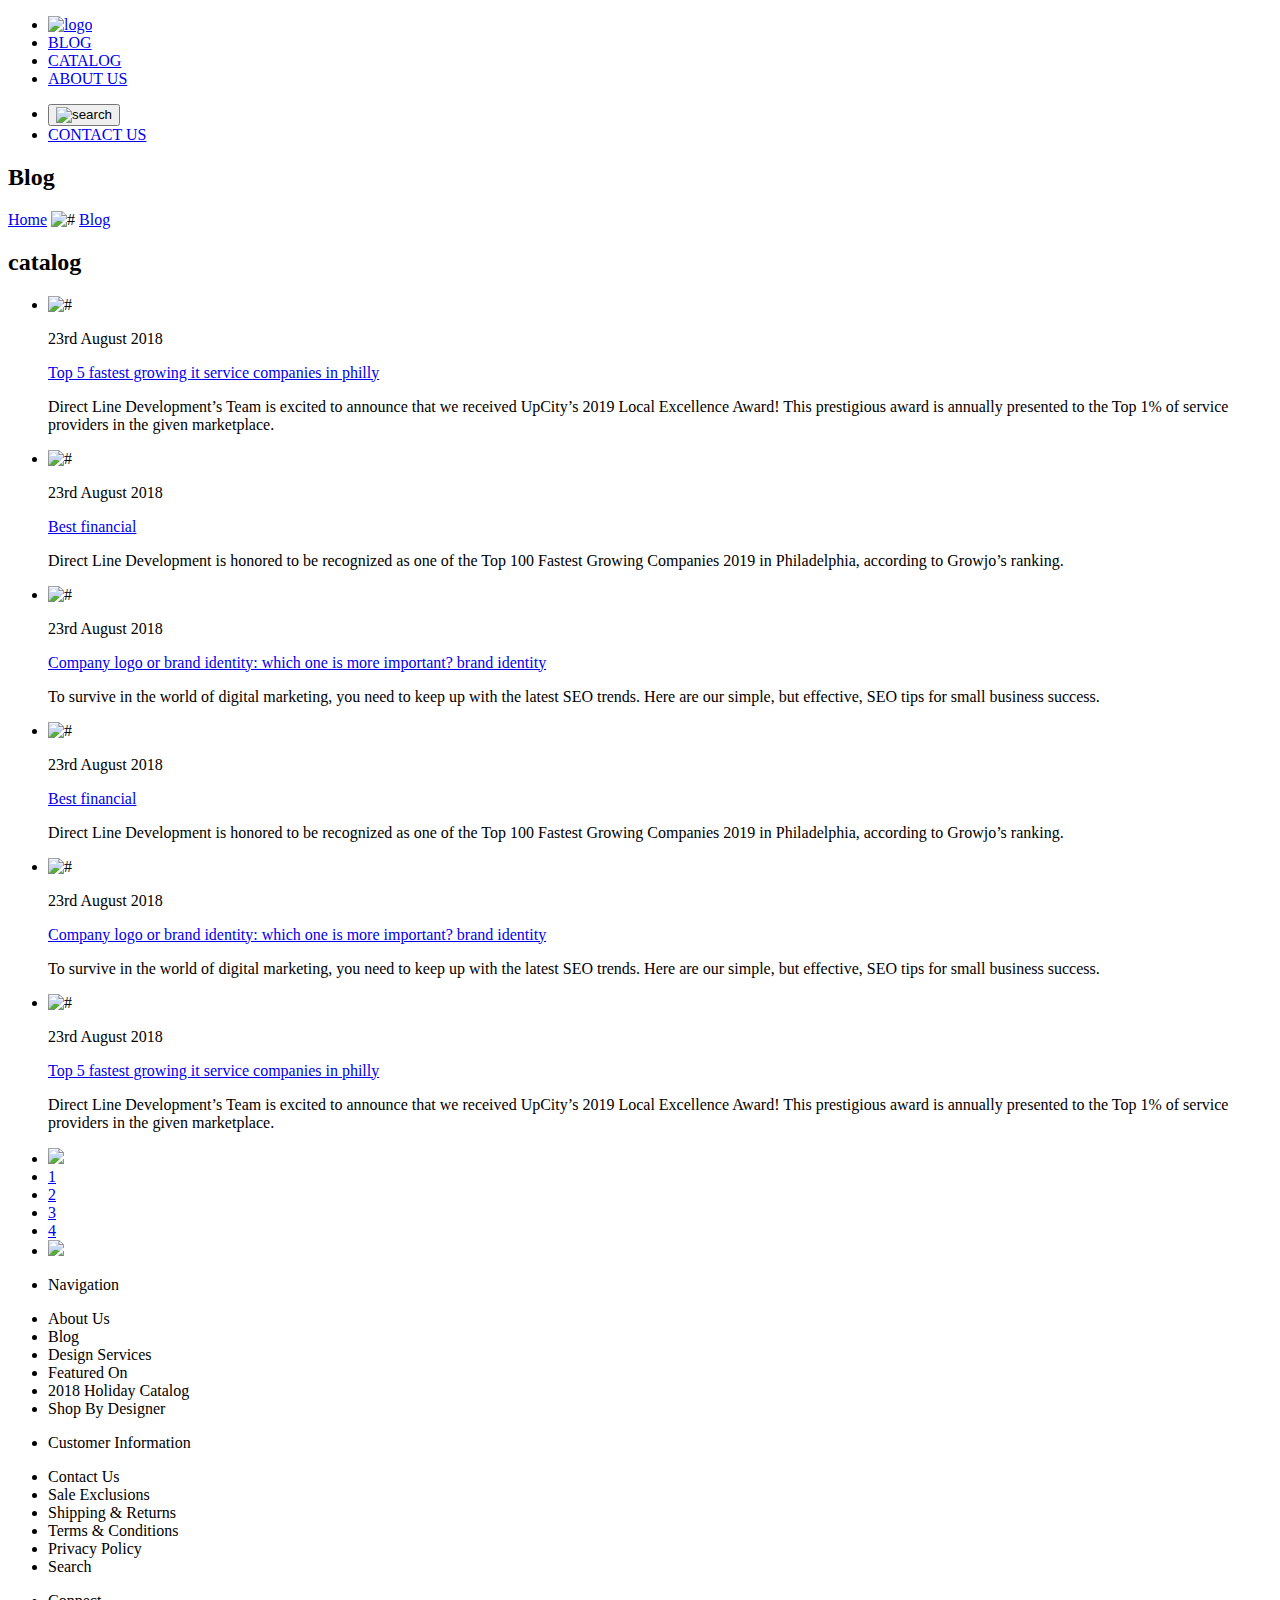
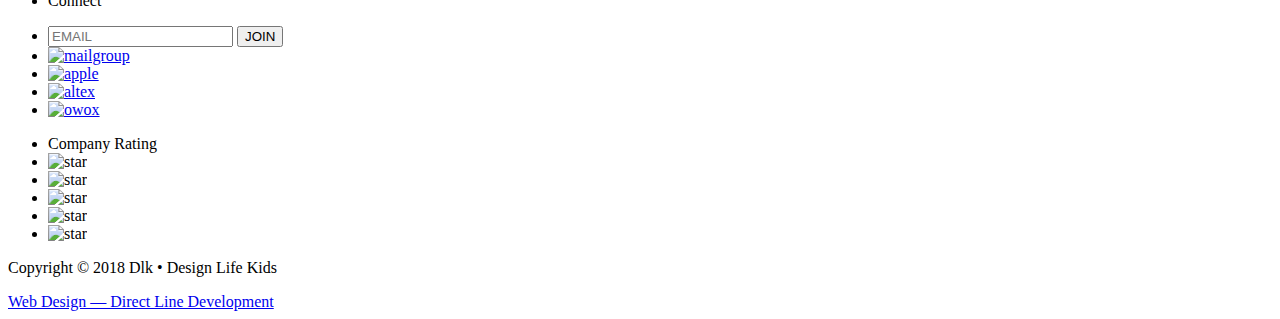
==== blog.html @ bc417ace "Работа с первым модулем." ====
<!DOCTYPE html>
<html lang="en">
<head>
    <meta charset="UTF-8">
    <link rel="stylesheet" href="style/blog.css">
    <link rel="stylesheet" href="style/common.css">
    <meta http-equiv="X-UA-Compatible" content="IE=edge">
    <meta name="viewport" content="width=device-width, initial-scale=1.0">
    <title>Blog</title>
</head>
<body>

<!-- HEADER -->
        <header class="header__container container">
            <ul class="header__list-one">
                <li class="header__list-item--one">
                    <a href="index.html">
                        <img src="img/logo.png" alt="logo" class="logo">
                    </a>
                </li>
                <li class="header__list-item--one">
                    <a href="blog.html" class="header__list-link">BLOG</a>
                </li>
                <li class="header__list-item--one">
                    <a href="catalog.html" class="header__list-link">CATALOG</a>
                </li>
                <li class="header__list-item--one">
                    <a href="about.html" class="header__list-link">ABOUT US</a>
                </li>
            </ul>
            <ul class="header__list-two">
                <li class="header__list-item--two">
                    <button type="button" class="header__button">
                        <img src="img/search.svg" alt="search" class="search">
                    </button>
                </li>
                <li class="header__list-item--two">
                    <a href="contact" class="header__list-link">CONTACT US</a>
                </li>
            </ul>
        </header>

    <!-- MAIN -->

    <main class="main">
        
        <section class="blog__page container">
            <h2 class="blog__title">Blog</h2>
            <div class="blog__wrapper">
                <a class="blog__link" href="index.html">Home</a>
                <img class="blog__arrow" src="img/ar-page.png" alt="#">
                <a class="blog__link" href="catalog.html">Blog</a>
            </div>
        </section>
        
        <section class="blog__catalog container">
            <div class="blog__catalog-wrapper">
                <h2 class="hidden">catalog</h2>
                <ul class="blog__list-one">
                    <li class="blog__list-item">
                        <img class="blog__list-img" src="img/news-one.png" alt="#">
                        <p class="blog__list-date">23rd August 2018</p>
                        <a class="blog__list-title" href="#">Top 5 fastest growing it service companies in philly</a>
                        <p class="blog__list-content">Direct Line Development’s Team is excited to announce that we received UpCity’s 2019 Local Excellence Award! This prestigious award is annually presented to the Top 1% of service providers in the given marketplace.</p>
                    </li>
                    <li class="blog__list-item">
                        <img class="blog__list-img" src="img/news-two.png" alt="#">
                        <p class="blog__list-date">23rd August 2018</p>
                        <a class="blog__list-title" href="#">Best financial</a>
                        <p class="blog__list-content">Direct Line Development is honored to be recognized as one of the Top 100 Fastest Growing Companies 2019 in Philadelphia, according to Growjo’s ranking.</p>
                    </li>
                    <li class="blog__list-item">
                        <img class="blog__list-img" src="img/news-three.png" alt="#">
                        <p class="blog__list-date">23rd August 2018</p>
                        <a class="blog__list-title" href="#">Company logo or brand identity: which one is more important? brand identity</a>
                        <p class="blog__list-content">To survive in the world of digital marketing, you need to keep up with the latest SEO trends. Here are our simple, but effective, SEO tips for small business success.</p>
                    </li>
                </ul>
                <ul class="blog__list-two">
                    <li class="blog__list-item">
                        <img class="blog__list-img" src="img/news-four.png" alt="#">
                        <p class="blog__list-date">23rd August 2018</p>
                        <a class="blog__list-title" href="#">Best financial</a>
                        <p class="blog__list-content">Direct Line Development is honored to be recognized as one of the Top 100 Fastest Growing Companies 2019 in Philadelphia, according to Growjo’s ranking.</p>
                    </li>
                    <li class="blog__list-item">
                        <img class="blog__list-img" src="img/news-five.png" alt="#">
                        <p class="blog__list-date">23rd August 2018</p>
                        <a class="blog__list-title" href="#">Company logo or brand identity: which one is more important? brand identity</a>
                        <p class="blog__list-content">To survive in the world of digital marketing, you need to keep up with the latest SEO trends. Here are our simple, but effective, SEO tips for small business success.</p>
                    </li>
                    <li class="blog__list-item">
                        <img class="blog__list-img" src="img/news-six.png" alt="#">
                        <p class="blog__list-date">23rd August 2018</p>
                        <a class="blog__list-title" href="#">Top 5 fastest growing it service companies in philly</a>
                        <p class="blog__list-content">Direct Line Development’s Team is excited to announce that we received UpCity’s 2019 Local Excellence Award! This prestigious award is annually presented to the Top 1% of service providers in the given marketplace.</p>
                    </li>
                </ul>
            </div>
            
            <div class="page__blog-wrapper">
                <ul class="blog__list-page">
                    <li class="blog__list-item">
                        <a class="blog__list-arrow" href="#"><img class="blog__arrow" src="img/next-page-left.png"></a>
                    </li>
                    <li class="blog__list-item">
                        <a class="blog__list-page" href="#">1</a>
                    </li>
                    <li class="blog__list-item">
                        <a class="blog__list-page" href="#">2</a>
                    </li>
                    <li class="blog__list-item">
                        <a class="blog__list-page" href="#">3</a>
                    </li>
                    <li class="blog__list-item">
                        <a class="blog__list-page" href="#">4</a>
                    </li>
                    <li class="blog__list-item">
                        <a class="blog__list-arrow" href="#"><img class="blog__arrow" src="img/next-page-right.png"></a>
                    </li>
                </ul>
            </div>
        </section>
    </main>


<!-- FOOTER -->
    <footer class="footer">
        <section class="footer__container">
            <div class="footer__wrapper container">
                <ul class="footer__list">
                    <li class="footer__list-title"><p class="footer__nav">Navigation</p></li>
                    <li class="footer__list-item">About Us</li>
                    <li class="footer__list-item">Blog</li>
                    <li class="footer__list-item">Design Services</li>
                    <li class="footer__list-item">Featured On</li>
                    <li class="footer__list-item">2018 Holiday Catalog</li>
                    <li class="footer__list-item">Shop By Designer</li>
                </ul>

                <ul class="footer__list">
                    <li class="footer__list-title"><p class="footer__info">Customer Information</p></li>
                    <li class="footer__list-item">Contact Us</li>
                    <li class="footer__list-item">Sale Exclusions</li>
                    <li class="footer__list-item">Shipping & Returns</li>
                    <li class="footer__list-item">Terms & Conditions</li>
                    <li class="footer__list-item">Privacy Policy</li>
                    <li class="footer__list-item">Search</li>
                </ul>

                <ul class="footer__list-connect">
                    <li class="footer__list-title"><p class="footer__connect">Connect</p></li>
                    <li class="footer__list-item">
                        <form class="connect__form">
                            <input class="connect__form-email" type="email" placeholder="EMAIL">
                            <input class="connect__form-button" type="button" value="JOIN">
                        </form>
                    </li>
                    <li class="social_icon__list">
                        <a class="social_icon__list-item" href="https://news.mail.ru/">
                            <img class="social_icon__img" src="img/f.png" alt="mailgroup">
                        </a>
                    </li>
                    <li class="social_icon__list">
                        <a class="social_icon__list-item" href="https://www.apple.com/">
                            <img class="social_icon__img" src="img/t.png" alt="apple">
                        </a>
                    </li>
                    <li class="social_icon__list">
                        <a class="social_icon__list-item" href="https://altex.ro/">
                            <img class="social_icon__img" src="img/p.png" alt="altex">
                        </a>
                    </li>
                    <li class="social_icon__list">
                        <a class="social_icon__list-item" href="https://www.owox.com/">
                            <img class="social_icon__img" src="img/i.png" alt="owox">
                        </a>
                    </li>
                </ul>
            </div>
            
            <div class="footer__rating">
                <div class="rating">
                    <ul class="footer_rating__list">
                        <li class="footer_rating__list_item">
                            Company Rating
                        </li>
                        <li class="footer_rating__list_item">
                            <img src="img/star.png" alt="star">
                        </li>
                        <li class="footer_rating__list_item">
                            <img src="img/star.png" alt="star">
                        </li>
                        <li class="footer_rating__list_item">
                            <img src="img/star.png" alt="star">
                        </li>
                        <li class="footer_rating__list_item">
                            <img src="img/star.png" alt="star">
                        </li>
                        <li class="footer_rating__list_item">
                            <img src="img/star.png" alt="star">
                        </li>
                    </ul>

                <p class="footer_rating__title">Copyright © 2018 Dlk • Design Life Kids</p>

                <a class="footer_rating__link" href="#">Web Design — Direct Line Development</a>
                </div>
            </div>
        </section>
    </footer>

</body>
</html>
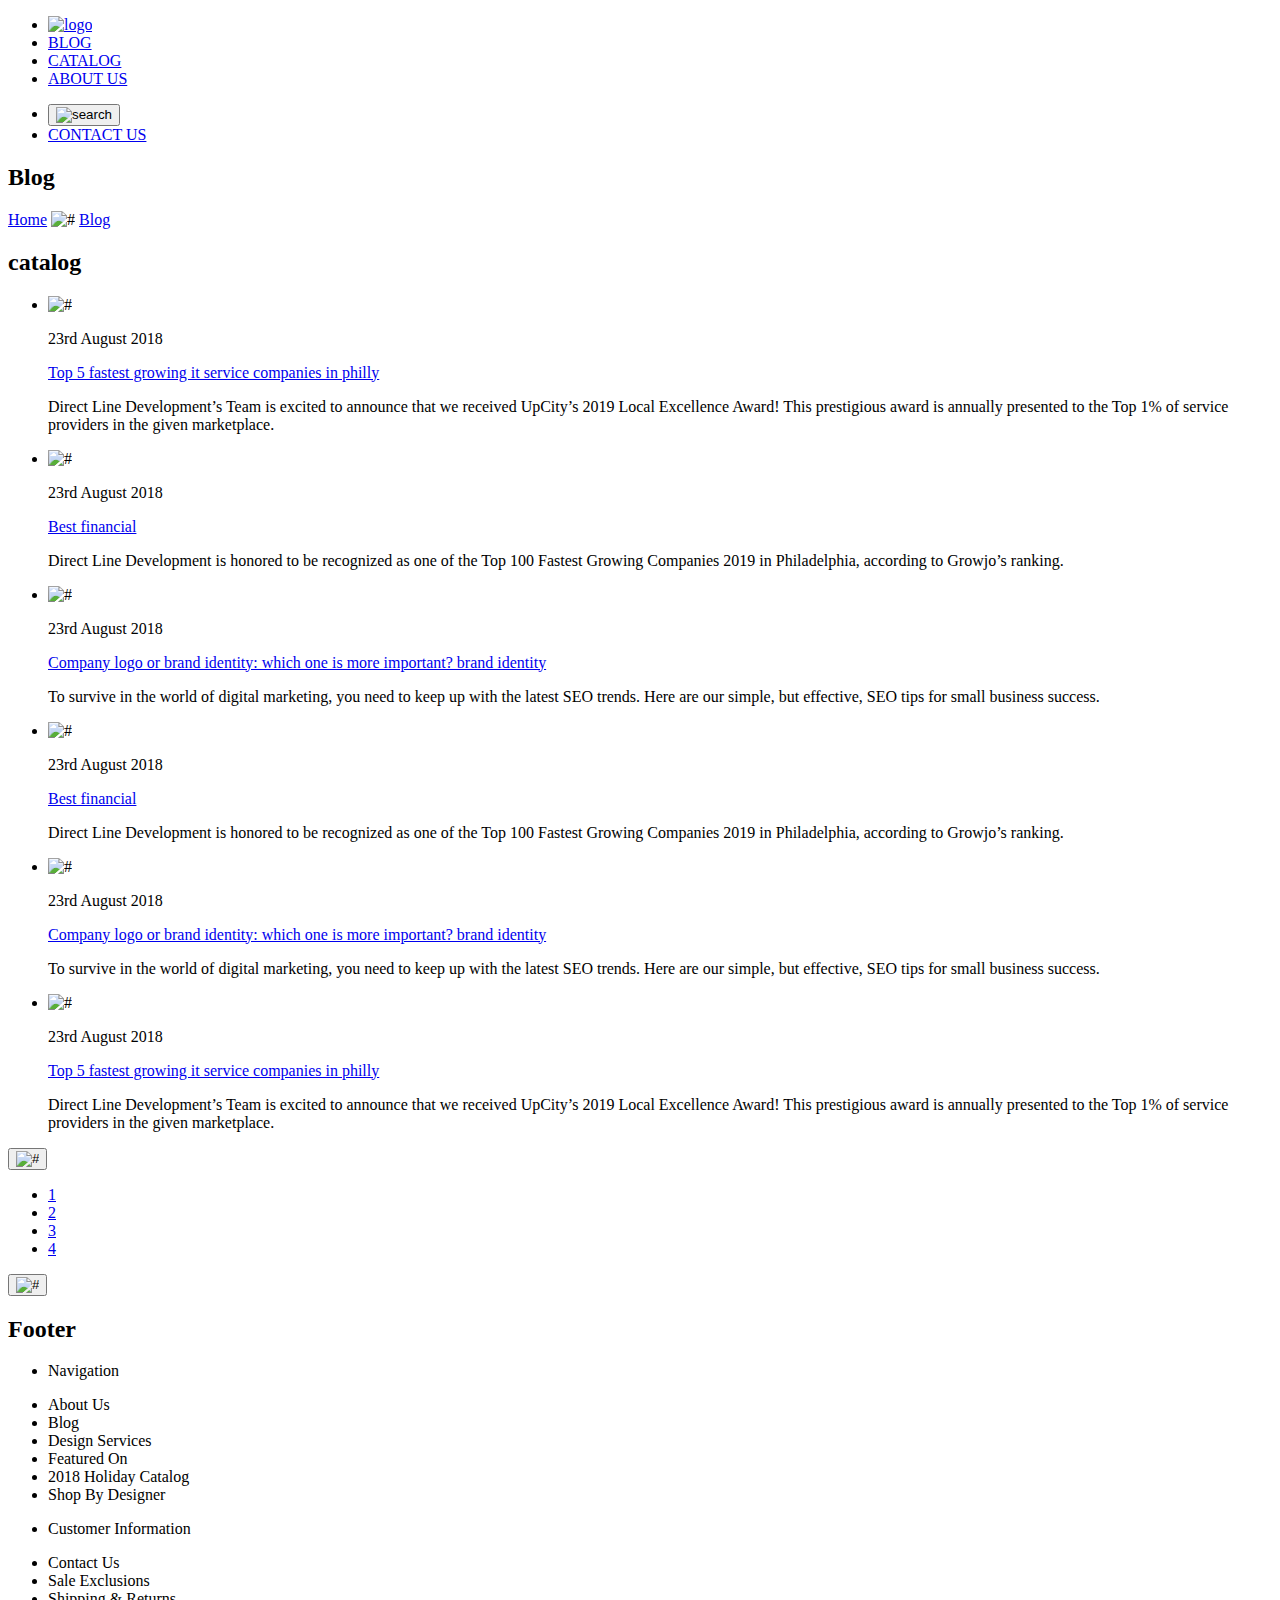
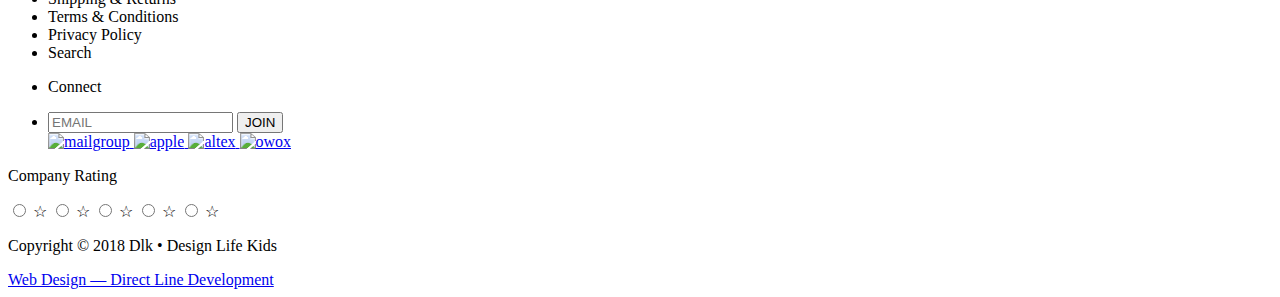
==== commit 7a361a16: "Сайт к 16.03" ====
--- a/blog.html
+++ b/blog.html
@@ -12,26 +12,26 @@
 
 <!-- HEADER -->
         <header class="header__container container">
-            <ul class="header__list-one">
+            <ul class="header__list-first">
                 <li class="header__list-item--one">
                     <a href="index.html">
                         <img src="img/logo.png" alt="logo" class="logo">
                     </a>
                 </li>
-                <li class="header__list-item--one">
+                <li class="header__list-item--first">
                     <a href="blog.html" class="header__list-link">BLOG</a>
                 </li>
-                <li class="header__list-item--one">
+                <li class="header__list-item--first">
                     <a href="catalog.html" class="header__list-link">CATALOG</a>
                 </li>
-                <li class="header__list-item--one">
+                <li class="header__list-item--first">
                     <a href="about.html" class="header__list-link">ABOUT US</a>
                 </li>
             </ul>
-            <ul class="header__list-two">
-                <li class="header__list-item--two">
+            <ul class="header__list-search">
+                <li class="header__list-item--search">
                     <button type="button" class="header__button">
-                        <img src="img/search.svg" alt="search" class="search">
+                        <img src="img/search.svg" alt="search" class="search__img">
                     </button>
                 </li>
                 <li class="header__list-item--two">
@@ -99,11 +99,9 @@
             </div>
             
             <div class="page__blog-wrapper">
+                <button class="switch__arrow"><img src="img/next-page-left.png" class="catalog__arrow" alt="#"></button>
                 <ul class="blog__list-page">
                     <li class="blog__list-item">
-                        <a class="blog__list-arrow" href="#"><img class="blog__arrow" src="img/next-page-left.png"></a>
-                    </li>
-                    <li class="blog__list-item">
                         <a class="blog__list-page" href="#">1</a>
                     </li>
                     <li class="blog__list-item">
@@ -115,10 +113,8 @@
                     <li class="blog__list-item">
                         <a class="blog__list-page" href="#">4</a>
                     </li>
-                    <li class="blog__list-item">
-                        <a class="blog__list-arrow" href="#"><img class="blog__arrow" src="img/next-page-right.png"></a>
-                    </li>
-                </ul>
+                </ul>
+                <button class="switch__arrow"><img src="img/next-page-right.png" class="catalog__arrow" alt="#"></button>
             </div>
         </section>
     </main>
@@ -126,8 +122,9 @@
 
 <!-- FOOTER -->
     <footer class="footer">
-        <section class="footer__container">
-            <div class="footer__wrapper container">
+        <section class="footer__container container">
+            <div class="footer__wrapper">
+                <h2 class="hidden">Footer</h2>
                 <ul class="footer__list">
                     <li class="footer__list-title"><p class="footer__nav">Navigation</p></li>
                     <li class="footer__list-item">About Us</li>
@@ -155,57 +152,53 @@
                             <input class="connect__form-email" type="email" placeholder="EMAIL">
                             <input class="connect__form-button" type="button" value="JOIN">
                         </form>
-                    </li>
-                    <li class="social_icon__list">
                         <a class="social_icon__list-item" href="https://news.mail.ru/">
-                            <img class="social_icon__img" src="img/f.png" alt="mailgroup">
-                        </a>
-                    </li>
-                    <li class="social_icon__list">
+                            <img class="social__icon-img" src="img/Facebook.png" alt="mailgroup">
+                        </a>
+                        
                         <a class="social_icon__list-item" href="https://www.apple.com/">
-                            <img class="social_icon__img" src="img/t.png" alt="apple">
-                        </a>
-                    </li>
-                    <li class="social_icon__list">
+                            <img class="social__icon-img" src="img/Twitter.png" alt="apple">
+                        </a>
+                        
                         <a class="social_icon__list-item" href="https://altex.ro/">
-                            <img class="social_icon__img" src="img/p.png" alt="altex">
-                        </a>
-                    </li>
-                    <li class="social_icon__list">
+                            <img class="social__icon-img" src="img/Pinterest.png" alt="altex">
+                        </a>
+                        
                         <a class="social_icon__list-item" href="https://www.owox.com/">
-                            <img class="social_icon__img" src="img/i.png" alt="owox">
+                            <img class="social__icon-img" src="img/Instagram.png" alt="owox">
                         </a>
                     </li>
                 </ul>
             </div>
             
-            <div class="footer__rating">
+            <div class="footer__rating-wrapper">
+                
                 <div class="rating">
-                    <ul class="footer_rating__list">
-                        <li class="footer_rating__list_item">
-                            Company Rating
-                        </li>
-                        <li class="footer_rating__list_item">
-                            <img src="img/star.png" alt="star">
-                        </li>
-                        <li class="footer_rating__list_item">
-                            <img src="img/star.png" alt="star">
-                        </li>
-                        <li class="footer_rating__list_item">
-                            <img src="img/star.png" alt="star">
-                        </li>
-                        <li class="footer_rating__list_item">
-                            <img src="img/star.png" alt="star">
-                        </li>
-                        <li class="footer_rating__list_item">
-                            <img src="img/star.png" alt="star">
-                        </li>
-                    </ul>
-
-                <p class="footer_rating__title">Copyright © 2018 Dlk • Design Life Kids</p>
-
-                <a class="footer_rating__link" href="#">Web Design — Direct Line Development</a>
+                    
+                    <p class="footer__rating-title">Company Rating</p>
+                    
+                    <input class="rating__input" type="radio" id="1" name="rating">
+                    <label class="rating__label" for="5">☆</label>
+
+                    <input class="rating__input" type="radio" id="2" name="rating">
+                    <label class="rating__label" for="4">☆</label>
+
+                    <input class="rating__input" type="radio" id="3" name="rating">
+                    <label class="rating__label" for="3">☆</label>
+
+                    <input class="rating__input" type="radio" id="4" name="rating">
+                    <label class="rating__label" for="2">☆</label>
+
+                    <input class="rating__input" type="radio" id="5" name="rating">
+                    <label class="rating__label" for="1">☆</label>
+                    
+                    <div class="rating__footer-wrapper">
+                    <p class="footer_rating__title">Copyright © 2018 Dlk • Design Life Kids</p>
+                    <a class="footer_rating__link" href="#">Web Design — Direct Line Development</a>
+                    </div>
+                    
                 </div>
+                
             </div>
         </section>
     </footer>
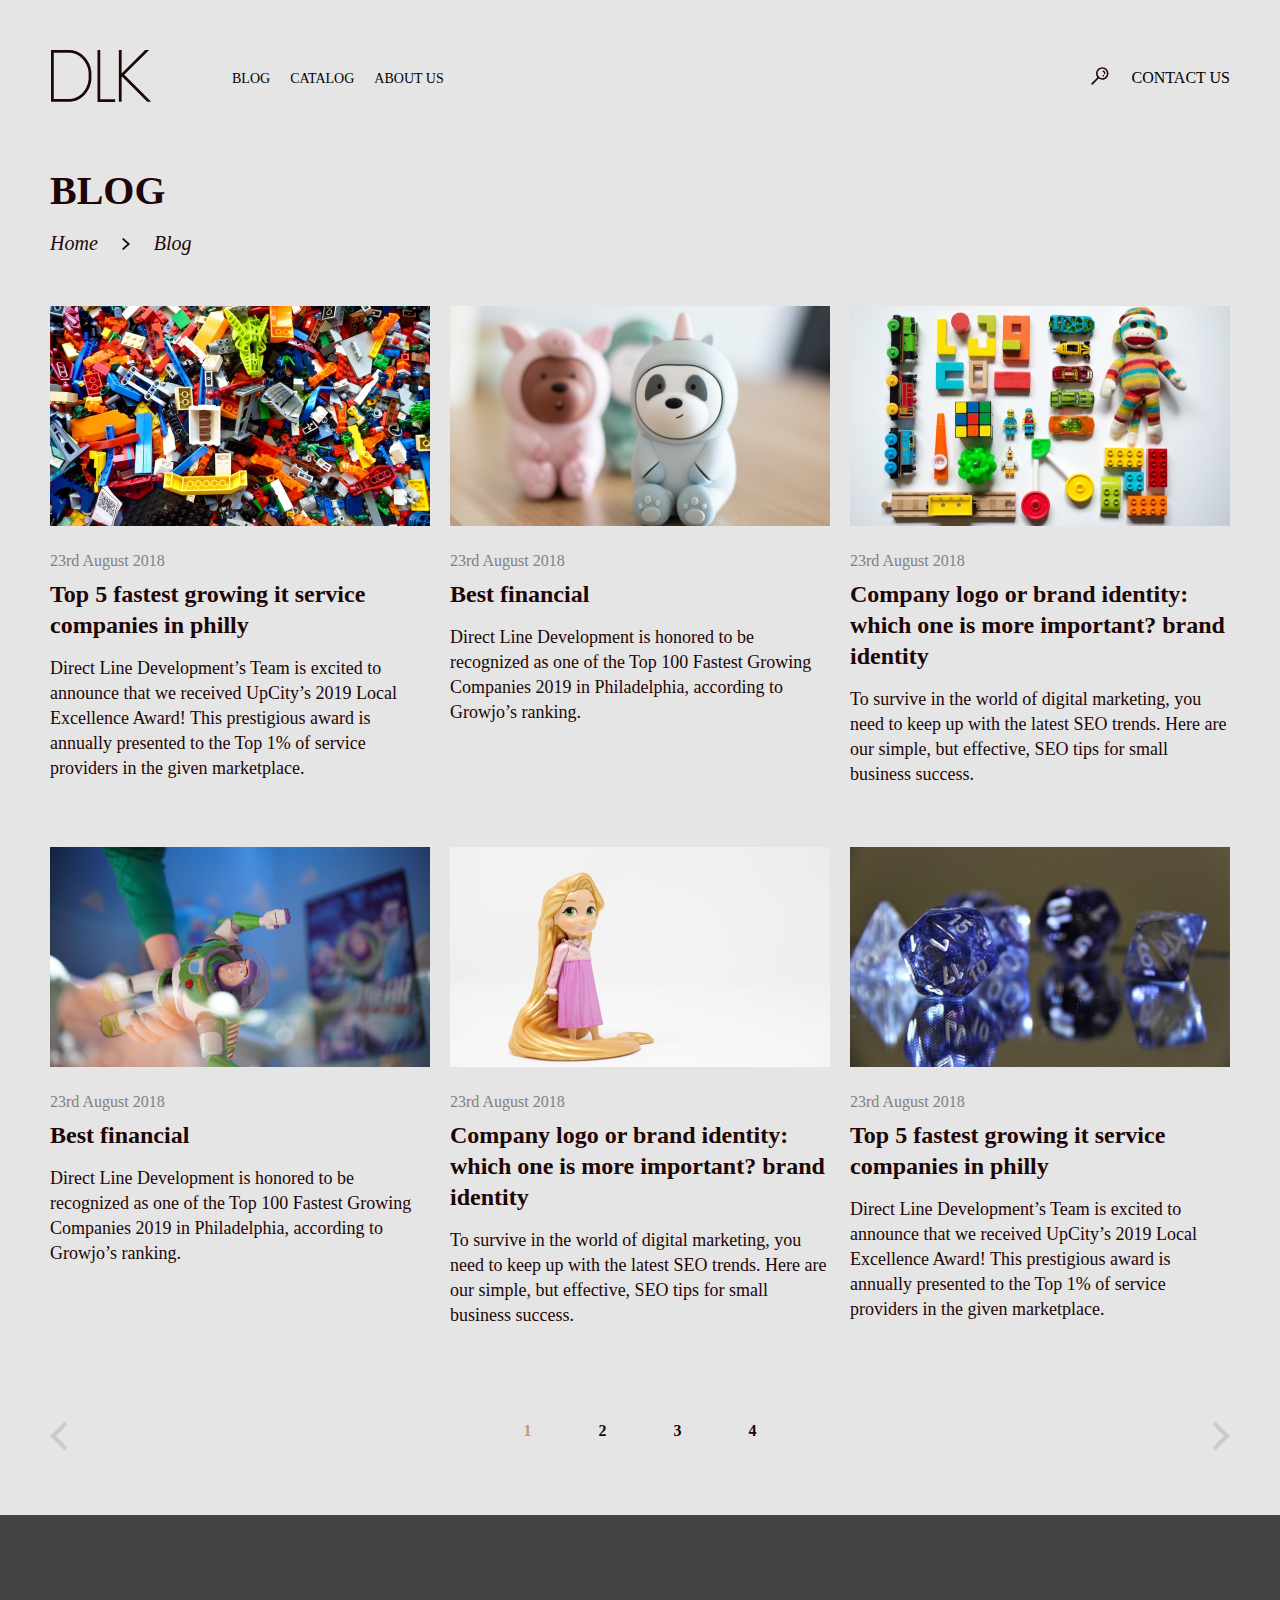
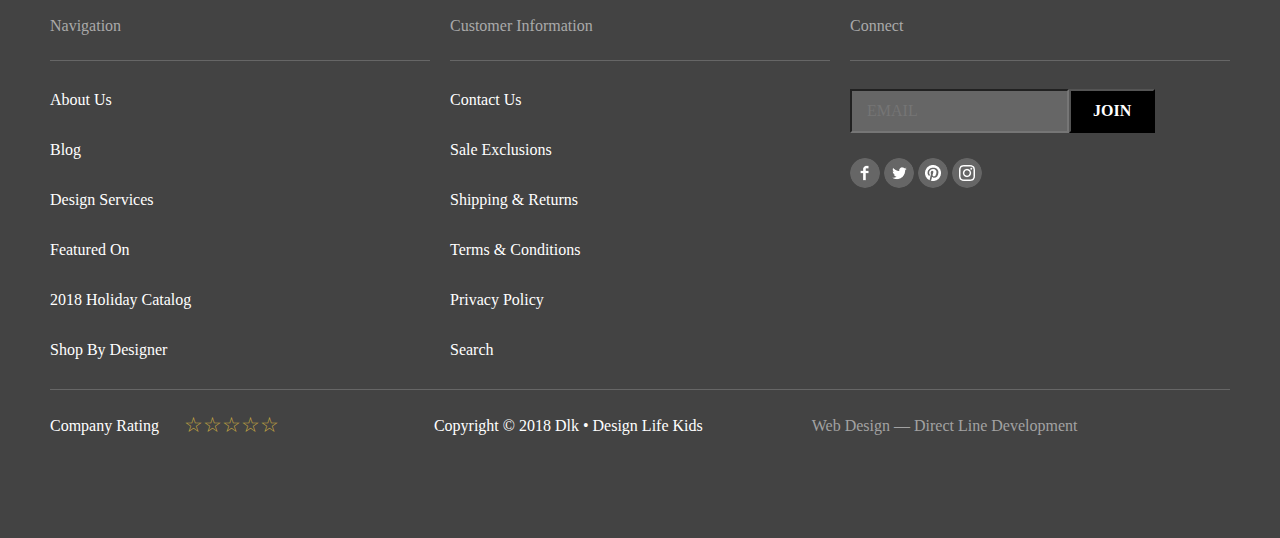
==== commit 319883c1: "1 Блок. Наконец все отправилось на гит" ====
--- a/blog.html
+++ b/blog.html
@@ -14,8 +14,8 @@
         <header class="header__container container">
             <ul class="header__list-first">
                 <li class="header__list-item--one">
-                    <a href="index.html">
-                        <img src="img/logo.png" alt="logo" class="logo">
+                    <a class="logo" href="index.html">
+                        <img class="logo__img" src="img/logo.png" alt="logo">
                     </a>
                 </li>
                 <li class="header__list-item--first">
@@ -31,7 +31,7 @@
             <ul class="header__list-search">
                 <li class="header__list-item--search">
                     <button type="button" class="header__button">
-                        <img src="img/search.svg" alt="search" class="search__img">
+                        <img class="search__img" src="img/search.svg" alt="search">
                     </button>
                 </li>
                 <li class="header__list-item--two">
@@ -102,7 +102,7 @@
                 <button class="switch__arrow"><img src="img/next-page-left.png" class="catalog__arrow" alt="#"></button>
                 <ul class="blog__list-page">
                     <li class="blog__list-item">
-                        <a class="blog__list-page" href="#">1</a>
+                        <a class="blog__num" href="#">1</a>
                     </li>
                     <li class="blog__list-item">
                         <a class="blog__list-page" href="#">2</a>
--- a/style/blog.css
+++ b/style/blog.css
@@ -0,0 +1,125 @@
+.blog__title {
+    font-family: 'Montserrat';
+    font-style: normal;
+    font-weight: 700;
+    font-size: 40px;
+    line-height: 49px;
+    text-transform: uppercase;
+    color: #1E0606;
+    margin-top: 60px;
+    margin-bottom: 15px;
+}
+
+.blog__wrapper {
+    margin-bottom: 50px;
+}
+
+.blog__link {
+    font-family: 'Crimson Text';
+    font-style: italic;
+    font-weight: 400;
+    font-size: 20px;
+    line-height: 26px;
+    color: #1E0606;
+    margin-right: 20px;
+}
+
+.blog__link:hover {
+    opacity: 0.5;
+}
+
+.page__blog-wrapper {
+    display: flex;
+    justify-content: space-between;
+    column-gap: 67px;
+}
+
+.blog__arrow {
+    margin-right: 20px;
+}
+
+.blog__catalog-wrapper {
+    margin-bottom: 53px;
+}
+
+.blog__list-page {
+    padding: 0;
+    display: flex;
+    column-gap: 67px;
+}
+
+.blog__list-one {
+    padding: 0;
+    display: flex;
+    column-gap: 20px;
+    margin-bottom: 20px;
+}
+
+.blog__list-two {
+    padding: 0;
+    display: flex;
+    column-gap: 20px;
+}
+
+.blog__num {
+    font-family: 'Montserrat';
+    font-style: normal;
+    font-weight: 700;
+    font-size: 16px;
+    line-height: 20px;
+    text-transform: uppercase;
+    color: #C29974;
+}
+
+.blog__list-page {
+    font-family: 'Montserrat';
+    font-style: normal;
+    font-weight: 700;
+    font-size: 16px;
+    line-height: 20px;
+    text-transform: uppercase;
+    color: #1E0606;
+}
+
+.blog__list-page:hover {
+    color: #AAAAAA;
+}
+
+.blog__list-date {
+    font-family: 'Open Sans';
+    font-style: normal;
+    font-weight: 400;
+    font-size: 16px;
+    line-height: 22px;
+    margin-top: 20px;
+    margin-bottom: 7px;
+    color: #818181;
+}
+
+.blog__list-title {
+    font-family: 'Montserrat';
+    font-style: normal;
+    font-weight: 700;
+    font-size: 24px;
+    line-height: 31px;
+    color: #1E0606;
+}
+
+.blog__list-title:hover {
+    text-decoration: underline;
+}
+
+.blog__list-title:active {
+    text-decoration: underline;
+}
+
+.blog__list-content {
+    font-family: 'Open Sans';
+    font-style: normal;
+    font-weight: 400;
+    font-size: 18px;
+    line-height: 25px;
+    margin-top: 15px;
+    margin-bottom: 40px;
+    color: #1E0606;
+}--- a/style/common.css
+++ b/style/common.css
@@ -0,0 +1,512 @@
+* {
+    margin: 0;
+    padding: 0;
+    
+}
+
+/*GLOBAL*/
+body {
+    background: #E5E5E5;
+    color: black;
+}
+
+textarea {
+    resize: none;
+}
+
+li {
+    list-style-type: none;
+}
+
+a {
+    text-decoration: none;
+    color: black;
+}
+
+.hidden {
+    display: none;
+}
+
+.container {
+    max-width: 1180px;
+    margin: 0 auto;
+}
+
+.switch__arrow {
+    padding: 0;
+    border: none;
+    font: inherit;
+    color: inherit;
+    background-color: transparent;
+    cursor: pointer;
+}
+
+.switch__arrow:hover {
+    color: #C29974;
+}
+
+.switch__arrow:active {
+    opacity: 0.7;
+    color: #C29974;
+}
+
+/*HEADER*/
+.header__container {
+    display: flex;
+    margin-top: 50px;
+}
+
+.logo__img {
+    margin-right: 60px;
+}
+
+.logo:hover {
+    opacity: 0.3;
+}
+
+.logo:active {
+    opacity: 0.1;
+}
+
+.header__list-first {
+    display: flex;
+    column-gap: 20px;
+    align-items: center;
+    padding: 0;
+}
+
+.header__list-link:hover {
+    opacity: 0.3;
+}
+
+.header__list-link:active {
+    opacity: 0.1;
+}
+
+.header__list-search {
+    display: flex;
+    column-gap: 20px;
+    margin-left: auto;
+    align-items: center;
+    padding: 0;
+}
+
+.header__button {
+    padding: 0;
+    border: none;
+    font: inherit;
+    color: inherit;
+    background-color: transparent;
+    cursor: pointer;
+}
+
+.header__button:hover {
+    opacity: 0.3;
+}
+
+.header__button:active {
+    opacity: 0.1;
+}
+
+.header__list-item--first {
+    font-family: 'Open Sans';
+    font-style: normal;
+    font-weight: 400;
+    font-size: 14px;
+    line-height: 19px;
+    display: flex;
+    align-items: center;
+    text-transform: uppercase;
+    padding: 0;
+}
+
+.header__list-item--search {
+    font-family: 'Open Sans';
+    font-style: normal;
+    font-weight: 700;
+    font-size: 14px;
+    line-height: 19px;
+    display: flex;
+    align-items: center;
+    text-transform: uppercase;
+}
+
+
+/** FOOTER **/
+.footer {
+    background-color: #434343;
+    padding: 0;
+}
+
+.footer__list-connect {
+    width: 380px;
+}
+
+.footer__wrapper {
+    display: flex;
+    column-gap: 20px;
+    justify-content: space-between;
+    border-bottom: 1px solid #666666;
+    margin-top: 60px;
+    padding-top: 100px;
+}
+
+.footer__list {
+    width: 380px;
+}
+
+.footer__nav {
+    border-bottom: 1px solid #666666;
+    font-family: 'Open Sans';
+    font-style: normal;
+    font-weight: 400;
+    font-size: 16px;
+    line-height: 22px;
+    margin-bottom: 28px;
+    padding-bottom: 23px;
+    color: #AAAAAA;
+}
+
+.footer__info {
+    border-bottom: 1px solid #666666;
+    font-family: 'Open Sans';
+    font-style: normal;
+    font-weight: 400;
+    font-size: 16px;
+    line-height: 22px;
+    margin-bottom: 28px;
+    padding-bottom: 23px;
+    color: #AAAAAA;
+}
+
+.footer__connect {
+    border-bottom: 1px solid #666666;
+    font-family: 'Open Sans';
+    font-style: normal;
+    font-weight: 400;
+    font-size: 16px;
+    line-height: 22px;
+    margin-bottom: 28px;
+    padding-bottom: 23px;
+    color: #AAAAAA;
+}
+
+.footer__list-item {
+    margin-bottom: 28px;
+    font-family: 'Open Sans';
+    font-style: normal;
+    font-weight: 400;
+    font-size: 16px;
+    line-height: 22px;
+    color: #FFFFFF;
+}
+
+.footer__list-item:hover {
+    opacity: 0.5;
+}
+
+.footer__list-item:active {
+    opacity: 0.2;
+}
+
+.footer_rating__title {
+    font-family: 'Open Sans';
+    font-style: normal;
+    font-weight: 400;
+    font-size: 16px;
+    line-height: 22px;
+    display: flex;
+    align-items: center;
+    margin-right: 109px;
+    color: #FFFFFF;
+}
+
+.footer_rating__link {
+    font-family: 'Open Sans';
+    font-style: normal;
+    font-weight: 400;
+    font-size: 16px;
+    line-height: 22px;
+    display: flex;
+    align-items: center;
+    color: #A2A2A2;
+}
+
+.connect__form {
+    margin-bottom: 25px;
+    display: flex;
+}
+
+.connect__form-email {
+    background: #666666;
+    padding-left: 15px;
+    padding-top: 9px;
+    padding-bottom: 9px;
+}
+
+.connect__form-button {
+    background: black;
+    padding-top: 9px;
+    padding-bottom: 9px;
+    padding-left: 22px;
+    padding-right: 22px;
+    
+    font-family: 'Open Sans';
+    font-style: normal;
+    font-weight: 700;
+    font-size: 16px;
+    line-height: 22px;
+    display: flex;
+    align-items: center;
+    text-align: center;
+    text-transform: uppercase;
+    color: #FFFFFF;
+}
+
+.connect__form-email {
+    font-family: 'Open Sans';
+    font-style: normal;
+    font-weight: 400;
+    font-size: 16px;
+    line-height: 22px;
+    align-items: center;
+    color: #EBEBEB;
+    
+    font-family: 'Open Sans';
+    font-style: normal;
+    font-weight: 400;
+    font-size: 16px;
+    line-height: 22px;
+    align-items: center;
+    color: #EBEBEB;
+}
+
+.social__icon-img {
+    height: 30px;
+    width: 30px;
+    border-radius: 15px;
+}
+
+.social__icon-img:hover {
+    opacity: 0.5;
+}
+
+.social__icon-img:active {
+    opacity: 0.2;
+}
+
+/*footer__rating*/
+
+.rating {
+    font-size: 21px;
+    display: flex;
+    margin-top: 23px;
+    padding-bottom: 100px;
+    /*flex-direction: row-reverse;
+    justify-content: flex-end;*/
+}
+
+.rating__input {
+    display: none;
+}
+
+.rating__label {
+    cursor: pointer;
+    position: relative;
+    color: #c4a642;
+}
+
+.rating__label::before {
+    content: "★";
+    position: absolute;
+    opacity: 0;
+}
+
+.rating__label:hover::before {
+    opacity: 1;
+}
+
+.rating__label:hover ~ .rating__label::before /*На тот элементам на которые мы наводим, всем последующим элементам мы указываем непрозрачность */ {
+    opacity: 1;
+}
+
+.rating__input:checked ~ .rating__label::before,
+.rating__input:checked ~ .rating__label::before {
+    opacity: 1;
+}
+
+.footer__rating-title {
+    font-family: 'Open Sans';
+    font-style: normal;
+    font-weight: 400;
+    font-size: 16px;
+    line-height: 22px;
+    display: flex;
+    align-items: center;
+    margin-right: 25px;
+    color: #FFFFFF;
+}
+
+.rating__footer-wrapper {
+    display: flex;
+}
+
+.footer_rating__title {
+    font-family: 'Open Sans';
+    font-style: normal;
+    font-weight: 400;
+    font-size: 16px;
+    line-height: 22px;
+    display: flex;
+    align-items: center;
+    margin-right: 109px;
+    margin-left: 155px;
+    color: #FFFFFF;
+}
+
+.footer_rating__link {
+    font-family: 'Open Sans';
+    font-style: normal;
+    font-weight: 400;
+    font-size: 16px;
+    line-height: 22px;
+    display: flex;
+    align-items: center;
+    color: #A2A2A2;
+}
+
+.footer_rating__link:hover {
+    text-decoration: underline;
+}
+
+/*.simple__rating {
+    position: relative;
+    font-size: 40px;
+    display: inline-block;
+}
+
+.simple__rating::before{
+    content: "★★★★★";
+    display: block;
+}
+
+.simple__rating-items {
+    position: absolute;
+    width: 100%;
+    height: 100%;
+    top: 0;
+    left: 0;
+    display: flex;
+    flex-direction: row-reverse;
+    overflow: hidden;
+}
+.simple__rating-item {
+    position: absolute;
+    width: 0%;
+    height: 0%;
+    opacity: 0;
+    visibility: hidden;
+    top: 0;
+    left: 0;
+}
+.simple__rating-label {
+    flex: 0 0 20%;
+    height: 100%;
+    cursor: pointer;
+    color: white;
+}
+.simple__rating-label::before{
+    content: "★";
+    display: block;
+    transition: color 0.3s ease 0s;
+}
+
+.simple__rating-item:checked,
+.simple__rating-item:checked ~ .simple__rating-label {
+    color: #ffd300;
+}
+
+.simple__rating-label:hover,
+.simple__rating-label:hover ~ .simple__rating-label,
+.simple__rating-label:checked ~ .simple__rating-label:hover{
+    color: #ffef9f;
+} */
+
+/* NEW star rating */
+
+/* .rating {
+    margin: 0;
+    padding: 0;
+    border: none;
+}
+
+.rating__title {
+    margin-bottom: 0.5em;
+    padding: 0;
+}
+
+.rating__star {
+    position: absolute;
+    top: 0;
+    left: 0;
+    width: 2em;
+    height: 2em;
+    background-size: 2em auto;
+    background-repeat: repeat-x;
+    font-size: inherit;
+    appearance: none;
+}
+
+.rating__star:focus {
+    outline: none;
+}
+
+.rating__star:focus ~ .rating__focus {
+    position: absolute;
+    top: 0;
+    right: 0;
+    bottom: 0;
+    left: 0;
+    z-index: -1;
+    outline: solid 0.2em #4a90e2;
+    outline-offset: 0.2em;
+}
+
+.rating__star:checked,
+.rating__star:hover {
+    background-image: url(/img/yestar.svg); 
+}
+
+.rating__star:hover ~ .rating__star {
+    background-image: url(/img/yestar.svg);
+}
+
+.rating__group {
+    position: relative;
+    width: 10em;
+    height: 2em;
+    background-image: url(/img/yestar.svg);
+    background-size: 2em auto;
+    background-repeat: repeat-x;
+}
+
+.rating__star:nth-of-type(1) {
+    z-index: 5;
+    width: 2em;
+}
+.rating__star:nth-of-type(2) {
+    z-index: 4;
+    width: 4em;
+}
+.rating__star:nth-of-type(3) {
+    z-index: 3;
+    width: 6em;
+}
+.rating__star:nth-of-type(4) {
+    z-index: 2;
+    width: 8em;
+}
+.rating__star:nth-of-type(5) {
+    z-index: 1;
+    width: 10em;
+} */
